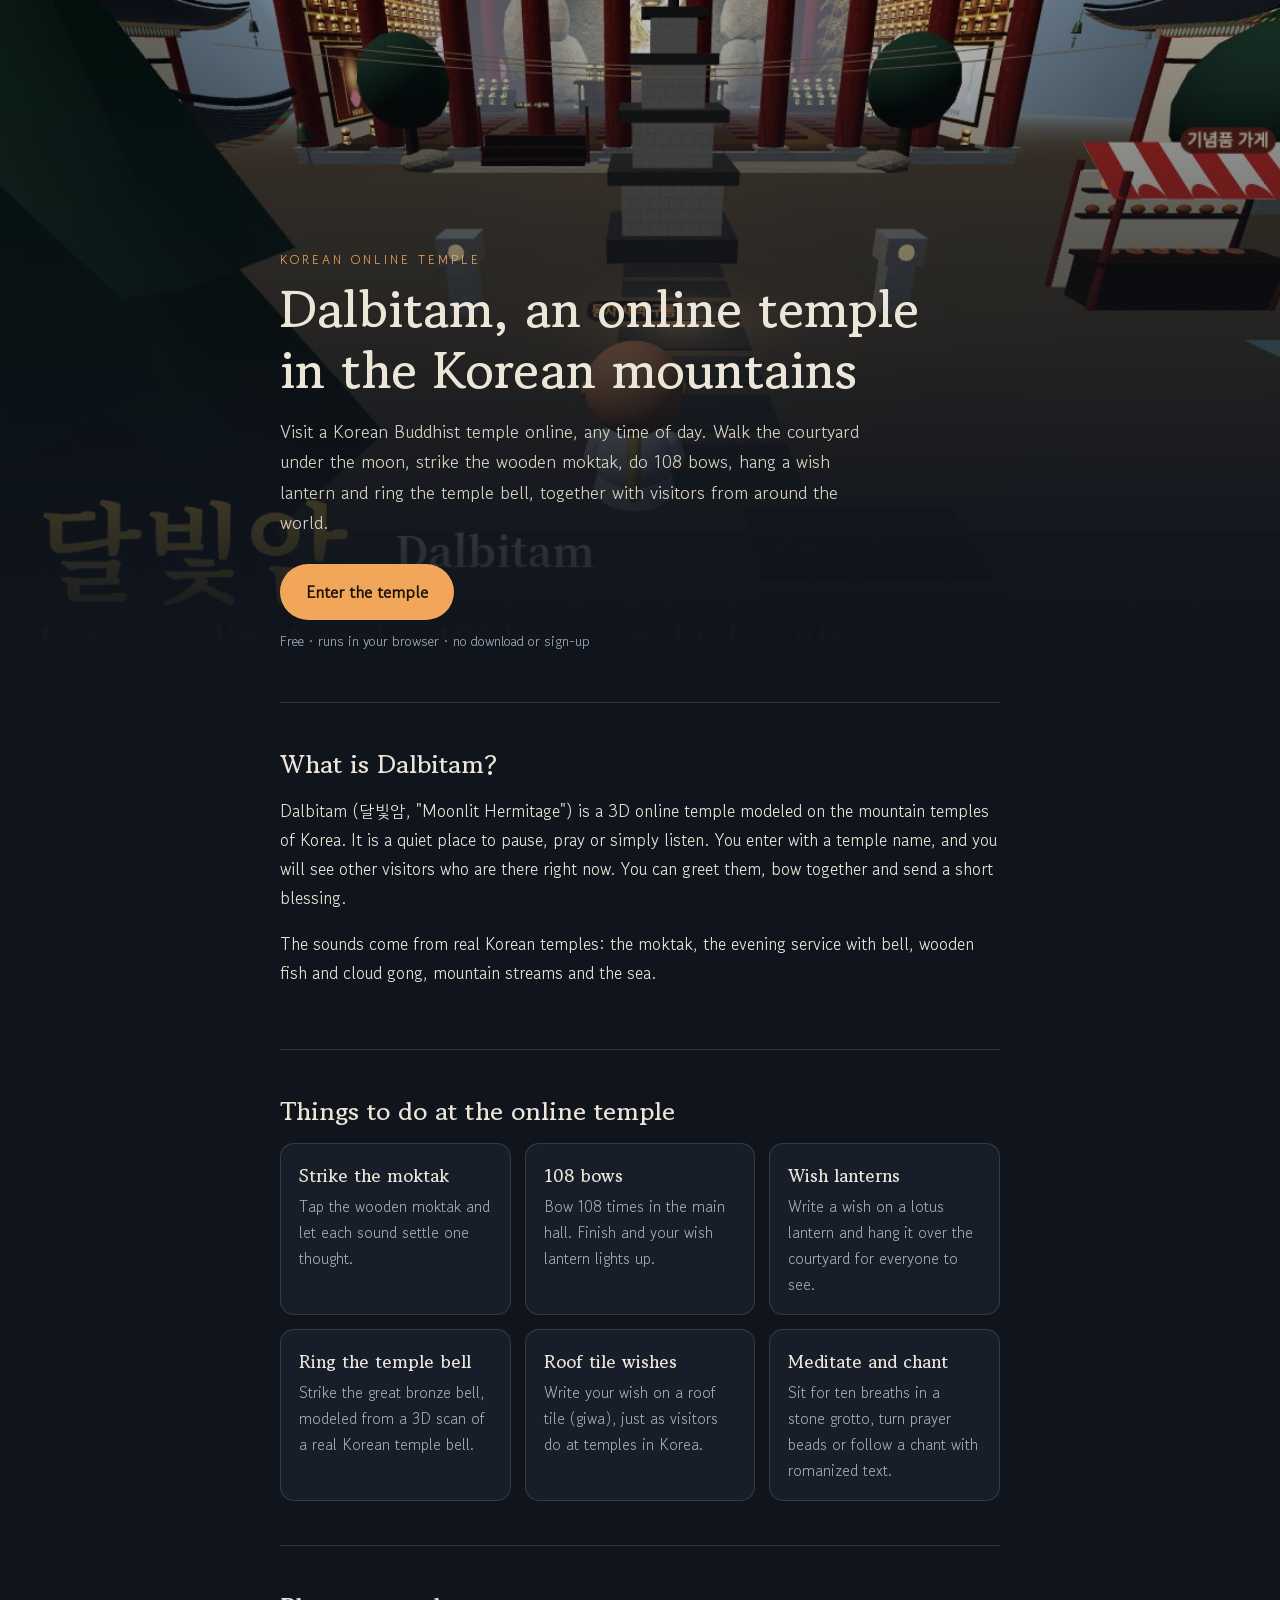
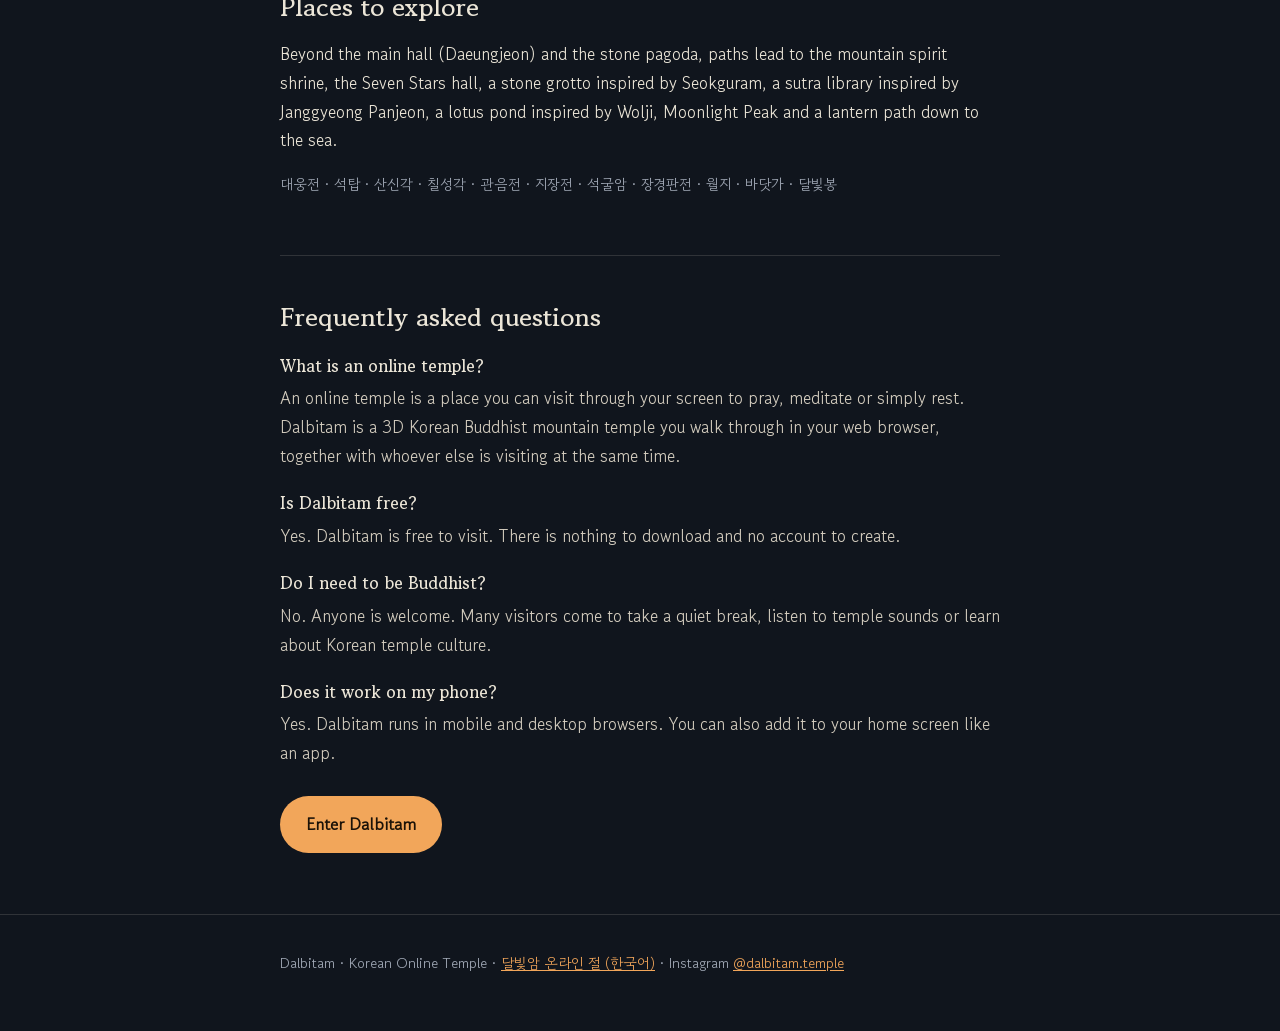
==== online-temple/index.html @ 24e2b860 "검색 노출: 영어 소개 페이지(/online-temple/), 구조화 데이터, hreflang, 사이트맵 추가 Co-Authored-By: Claude Opus 5.5 <norep" ====
<!doctype html>
<html lang="en">
<head>
<meta charset="utf-8">
<meta name="viewport" content="width=device-width,initial-scale=1,viewport-fit=cover">
<title>Online Temple · Visit a Korean Buddhist Temple Online | Dalbitam</title>
<meta name="description" content="Dalbitam is a free online temple: walk a 3D Korean Buddhist mountain temple in your browser, strike the moktak, do 108 bows, hang a wish lantern and ring the temple bell with people around the world. No download, no sign-up.">
<link rel="canonical" href="https://dalbitam.vercel.app/online-temple/">
<link rel="alternate" hreflang="en" href="https://dalbitam.vercel.app/online-temple/">
<link rel="alternate" hreflang="ko" href="https://dalbitam.vercel.app/">
<link rel="alternate" hreflang="x-default" href="https://dalbitam.vercel.app/online-temple/">
<meta property="og:type" content="website">
<meta property="og:url" content="https://dalbitam.vercel.app/online-temple/">
<meta property="og:title" content="Dalbitam · Korean Online Temple">
<meta property="og:description" content="Walk a Korean Buddhist mountain temple online. Strike the moktak, do 108 bows, hang a wish lantern. Free, in your browser.">
<meta property="og:image" content="https://dalbitam.vercel.app/og.jpg">
<meta name="twitter:card" content="summary_large_image">
<link rel="icon" href="/icon-192.png">
<link rel="apple-touch-icon" href="/apple-touch-icon.png">
<meta name="theme-color" content="#121a28">
<link rel="stylesheet" href="https://fonts.googleapis.com/css2?family=Gowun+Batang:wght@400;700&family=Gowun+Dodum&display=swap">
<script type="application/ld+json">
{
  "@context": "https://schema.org",
  "@graph": [
    {
      "@type": "WebSite",
      "@id": "https://dalbitam.vercel.app/#website",
      "url": "https://dalbitam.vercel.app/",
      "name": "Dalbitam",
      "alternateName": ["달빛암", "Dalbitam Online Temple", "Korean Online Temple"],
      "inLanguage": ["ko", "en"]
    },
    {
      "@type": "WebApplication",
      "name": "Dalbitam · Korean Online Temple",
      "url": "https://dalbitam.vercel.app/?lang=en",
      "applicationCategory": "LifestyleApplication",
      "operatingSystem": "Any (web browser)",
      "browserRequirements": "Requires a browser with WebGL",
      "offers": { "@type": "Offer", "price": "0", "priceCurrency": "USD" },
      "image": "https://dalbitam.vercel.app/og.jpg",
      "description": "A free 3D online temple modeled on a Korean Buddhist mountain temple. Strike the moktak, do 108 bows, hang wish lanterns and ring the temple bell together with visitors from around the world."
    },
    {
      "@type": "FAQPage",
      "mainEntity": [
        { "@type": "Question", "name": "What is an online temple?", "acceptedAnswer": { "@type": "Answer", "text": "An online temple is a place you can visit through your screen to pray, meditate or simply rest. Dalbitam is a 3D Korean Buddhist mountain temple you walk through in your web browser, together with whoever else is visiting at the same time." } },
        { "@type": "Question", "name": "Is Dalbitam free?", "acceptedAnswer": { "@type": "Answer", "text": "Yes. Dalbitam is free to visit. There is nothing to download and no account to create." } },
        { "@type": "Question", "name": "Do I need to be Buddhist?", "acceptedAnswer": { "@type": "Answer", "text": "No. Anyone is welcome. Many visitors come to take a quiet break, listen to temple sounds or learn about Korean temple culture." } },
        { "@type": "Question", "name": "Does it work on my phone?", "acceptedAnswer": { "@type": "Answer", "text": "Yes. Dalbitam runs in mobile and desktop browsers. You can also add it to your home screen like an app." } }
      ]
    }
  ]
}
</script>
<style>
:root{--night:#10151d;--card:#171e2a;--line:rgba(236,230,216,.14);--ink:#ece6d8;--mute:#a3abb8;--lantern:#f2a65a;--jade:#3f8f7d;--display:"Gowun Batang",Georgia,serif;--body:"Gowun Dodum",system-ui,sans-serif;color-scheme:dark}
*{box-sizing:border-box}
body{margin:0;background:var(--night);color:var(--ink);font-family:var(--body);line-height:1.7;font-size:17px}
a{color:var(--lantern)}
.wrap{max-width:760px;margin:0 auto;padding:0 20px}
header.hero{position:relative;min-height:78vh;display:flex;align-items:flex-end;background:linear-gradient(180deg,rgba(16,21,29,.15),var(--night) 92%),url(/og.jpg) center/cover no-repeat}
.hero .wrap{padding-bottom:48px}
.eyebrow{letter-spacing:.24em;font-size:.78rem;color:var(--lantern);margin:0 0 8px}
h1{font-family:var(--display);font-size:clamp(2.1rem,6vw,3.2rem);line-height:1.2;margin:0 0 14px;font-weight:700;text-wrap:balance}
.lead{font-size:1.12rem;color:#d9d2c3;max-width:34em;margin:0 0 26px}
.cta{display:inline-block;background:var(--lantern);color:#1b1208;text-decoration:none;font-weight:700;padding:14px 26px;border-radius:999px;font-size:1.05rem}
.cta:hover{filter:brightness(1.08)}
.sub{display:block;margin-top:10px;font-size:.88rem;color:var(--mute)}
section{padding:44px 0;border-top:1px solid var(--line)}
h2{font-family:var(--display);font-size:1.6rem;margin:0 0 16px;line-height:1.3}
h3{font-family:var(--display);font-size:1.12rem;margin:0 0 4px}
.grid{display:grid;grid-template-columns:repeat(auto-fit,minmax(210px,1fr));gap:14px}
.item{background:var(--card);border:1px solid var(--line);border-radius:14px;padding:16px 18px}
.item p{margin:0;color:var(--mute);font-size:.95rem}
.ko{color:var(--mute);font-size:.9rem}
dl dt{font-family:var(--display);font-weight:700;margin-top:18px}
dl dd{margin:4px 0 0;color:#d4cdbf}
footer{padding:36px 0 56px;border-top:1px solid var(--line);color:var(--mute);font-size:.9rem}
</style>
</head>
<body>
<header class="hero">
  <div class="wrap">
    <p class="eyebrow">KOREAN ONLINE TEMPLE</p>
    <h1>Dalbitam, an online temple in the Korean mountains</h1>
    <p class="lead">Visit a Korean Buddhist temple online, any time of day. Walk the courtyard under the moon, strike the wooden moktak, do 108 bows, hang a wish lantern and ring the temple bell, together with visitors from around the world.</p>
    <a class="cta" href="/?lang=en">Enter the temple</a>
    <span class="sub">Free · runs in your browser · no download or sign-up</span>
  </div>
</header>

<main class="wrap">
  <section>
    <h2>What is Dalbitam?</h2>
    <p>Dalbitam (달빛암, "Moonlit Hermitage") is a 3D online temple modeled on the mountain temples of Korea. It is a quiet place to pause, pray or simply listen. You enter with a temple name, and you will see other visitors who are there right now. You can greet them, bow together and send a short blessing.</p>
    <p>The sounds come from real Korean temples: the moktak, the evening service with bell, wooden fish and cloud gong, mountain streams and the sea.</p>
  </section>

  <section>
    <h2>Things to do at the online temple</h2>
    <div class="grid">
      <div class="item"><h3>Strike the moktak</h3><p>Tap the wooden moktak and let each sound settle one thought.</p></div>
      <div class="item"><h3>108 bows</h3><p>Bow 108 times in the main hall. Finish and your wish lantern lights up.</p></div>
      <div class="item"><h3>Wish lanterns</h3><p>Write a wish on a lotus lantern and hang it over the courtyard for everyone to see.</p></div>
      <div class="item"><h3>Ring the temple bell</h3><p>Strike the great bronze bell, modeled from a 3D scan of a real Korean temple bell.</p></div>
      <div class="item"><h3>Roof tile wishes</h3><p>Write your wish on a roof tile (giwa), just as visitors do at temples in Korea.</p></div>
      <div class="item"><h3>Meditate and chant</h3><p>Sit for ten breaths in a stone grotto, turn prayer beads or follow a chant with romanized text.</p></div>
    </div>
  </section>

  <section>
    <h2>Places to explore</h2>
    <p>Beyond the main hall (Daeungjeon) and the stone pagoda, paths lead to the mountain spirit shrine, the Seven Stars hall, a stone grotto inspired by Seokguram, a sutra library inspired by Janggyeong Panjeon, a lotus pond inspired by Wolji, Moonlight Peak and a lantern path down to the sea.</p>
    <p class="ko">대웅전 · 석탑 · 산신각 · 칠성각 · 관음전 · 지장전 · 석굴암 · 장경판전 · 월지 · 바닷가 · 달빛봉</p>
  </section>

  <section>
    <h2>Frequently asked questions</h2>
    <dl>
      <dt>What is an online temple?</dt>
      <dd>An online temple is a place you can visit through your screen to pray, meditate or simply rest. Dalbitam is a 3D Korean Buddhist mountain temple you walk through in your web browser, together with whoever else is visiting at the same time.</dd>
      <dt>Is Dalbitam free?</dt>
      <dd>Yes. Dalbitam is free to visit. There is nothing to download and no account to create.</dd>
      <dt>Do I need to be Buddhist?</dt>
      <dd>No. Anyone is welcome. Many visitors come to take a quiet break, listen to temple sounds or learn about Korean temple culture.</dd>
      <dt>Does it work on my phone?</dt>
      <dd>Yes. Dalbitam runs in mobile and desktop browsers. You can also add it to your home screen like an app.</dd>
    </dl>
    <p style="margin-top:28px"><a class="cta" href="/?lang=en">Enter Dalbitam</a></p>
  </section>
</main>

<footer>
  <div class="wrap">
    Dalbitam · Korean Online Temple · <a href="/">달빛암 온라인 절 (한국어)</a> · Instagram <a href="https://www.instagram.com/dalbitam.temple/" rel="me">@dalbitam.temple</a>
  </div>
</footer>
</body>
</html>
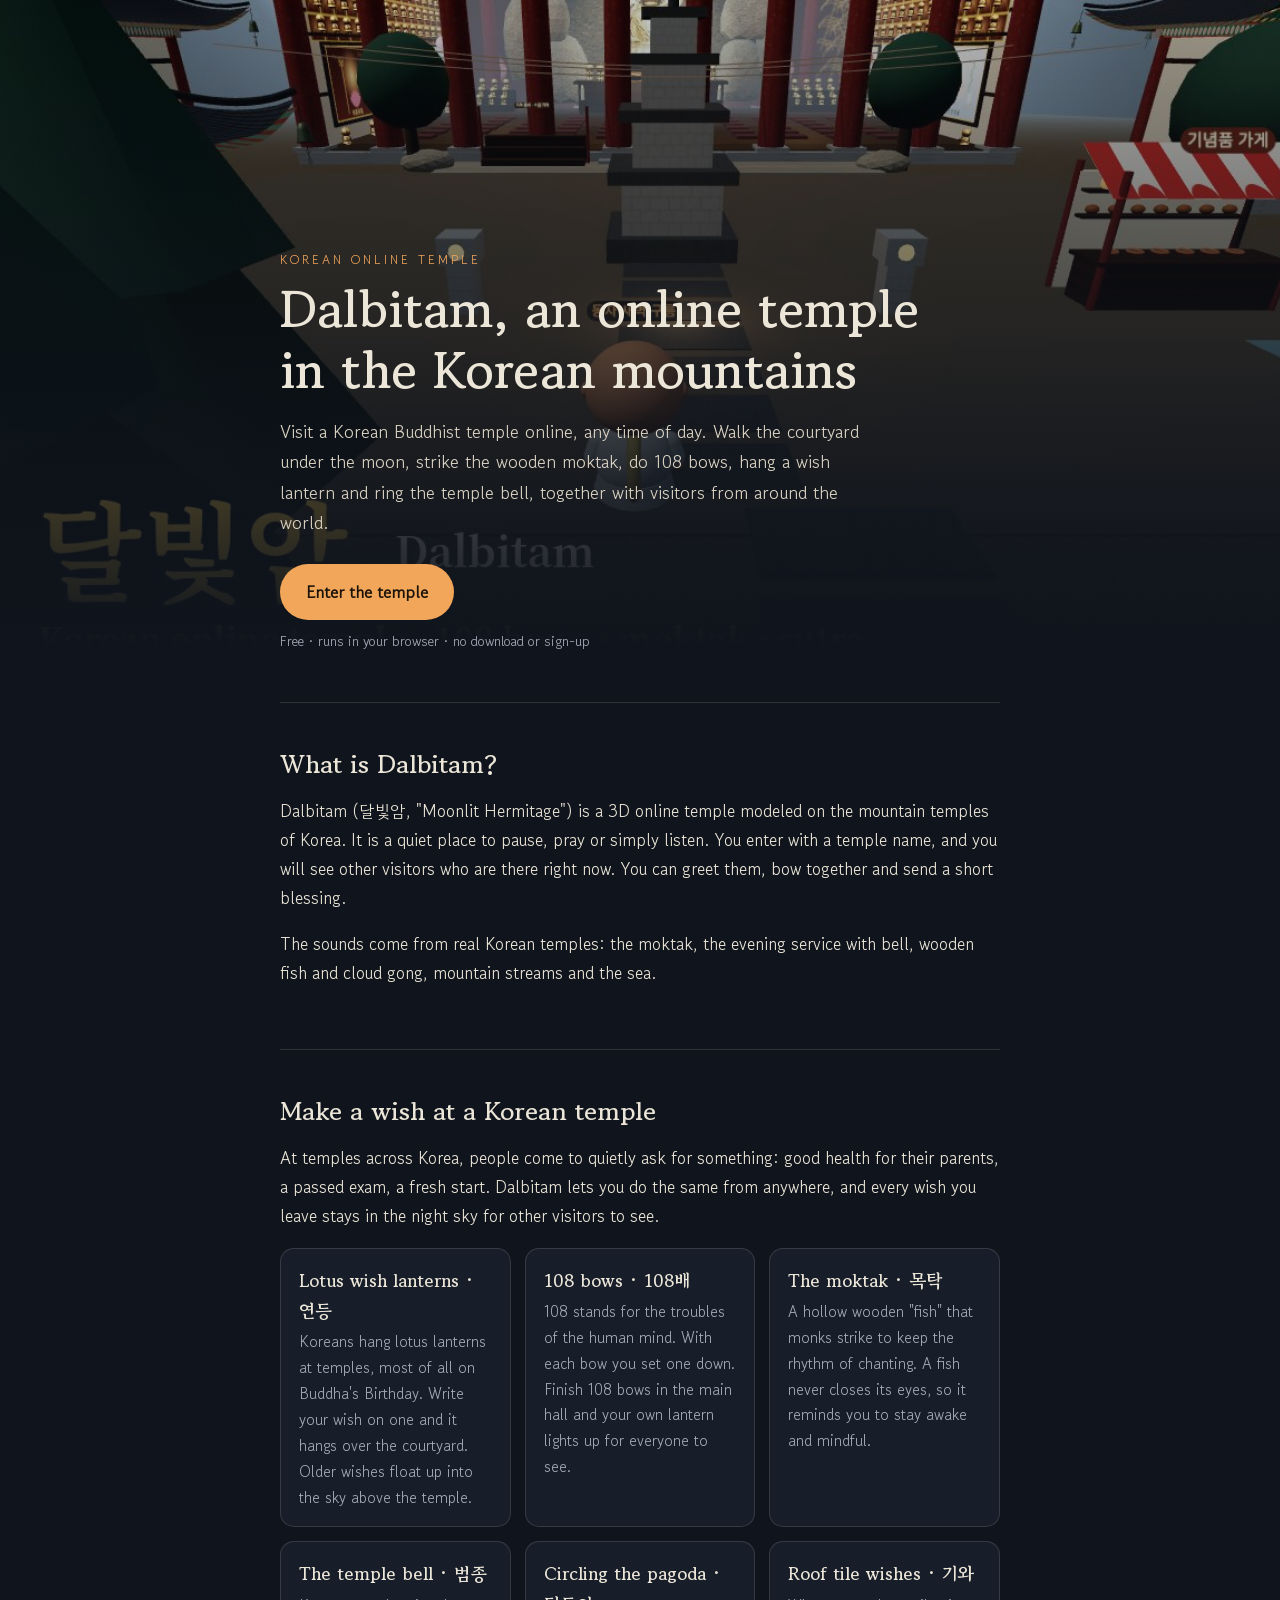
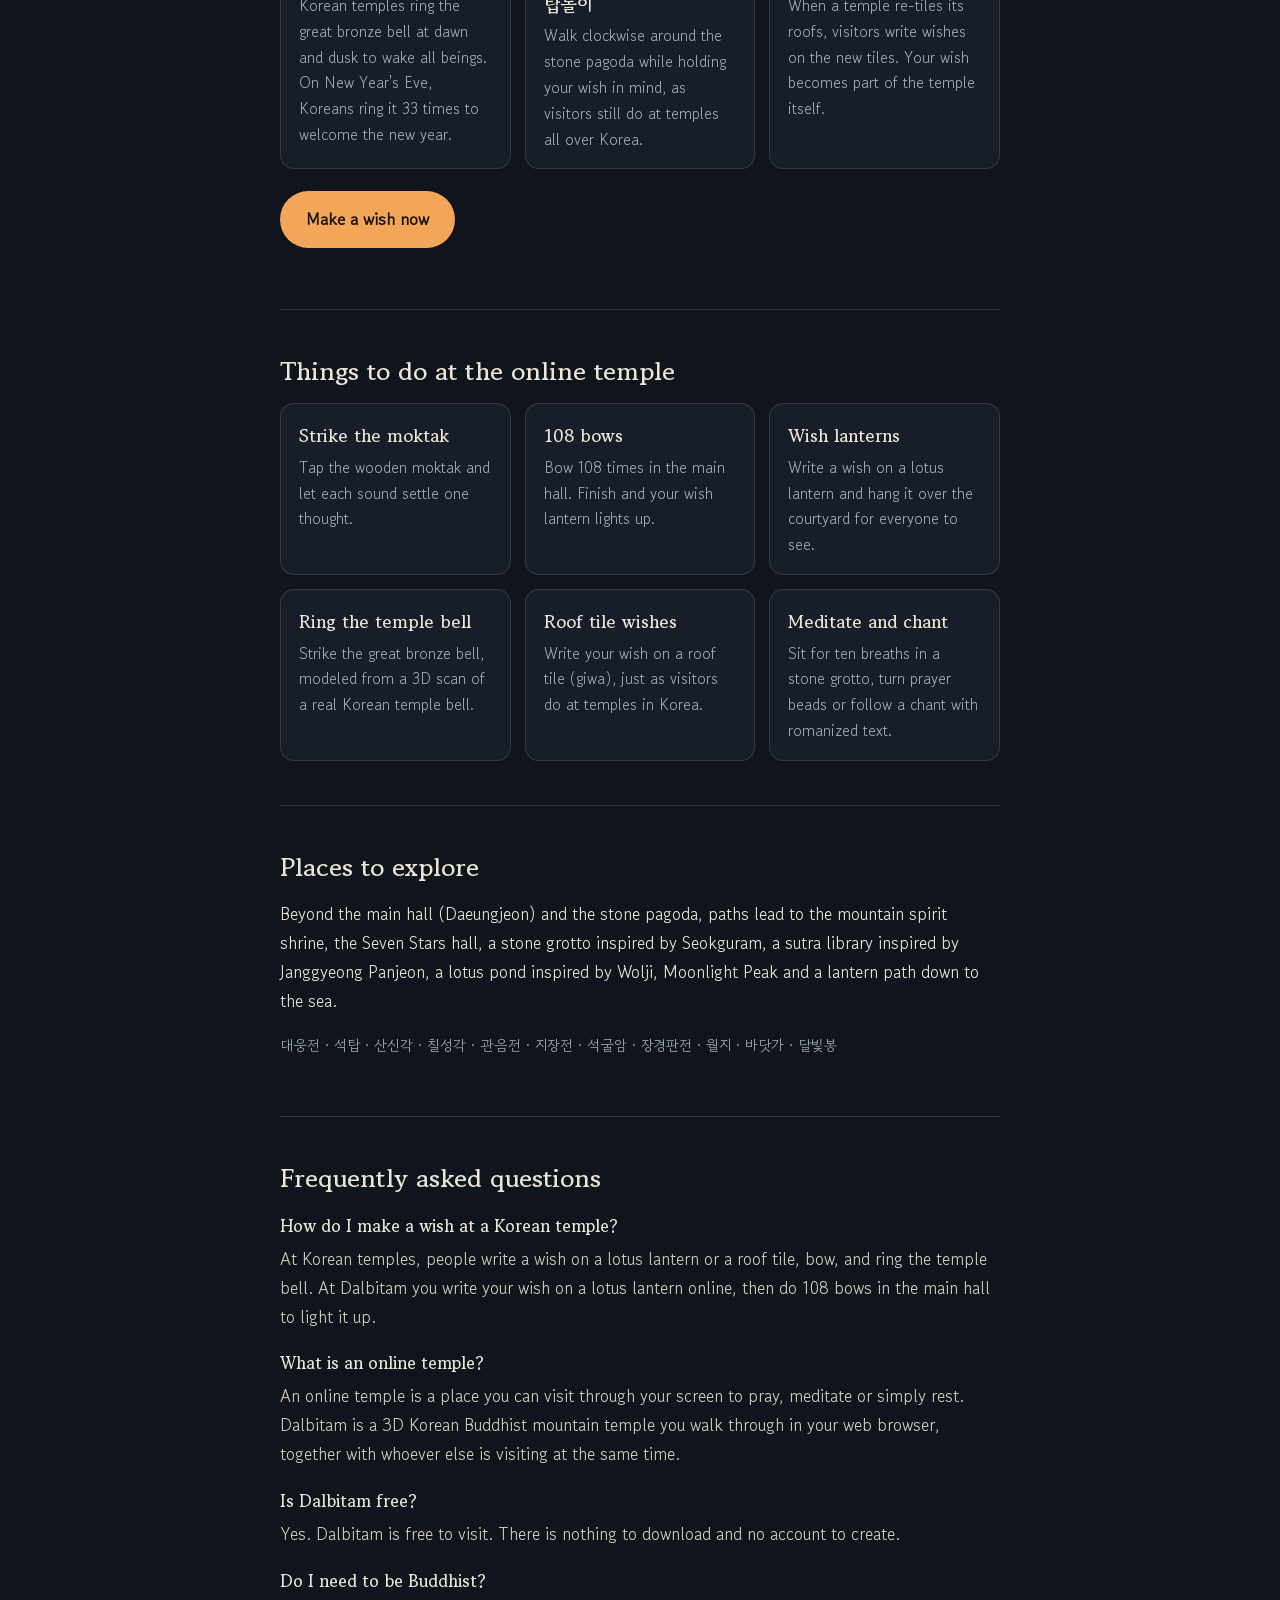
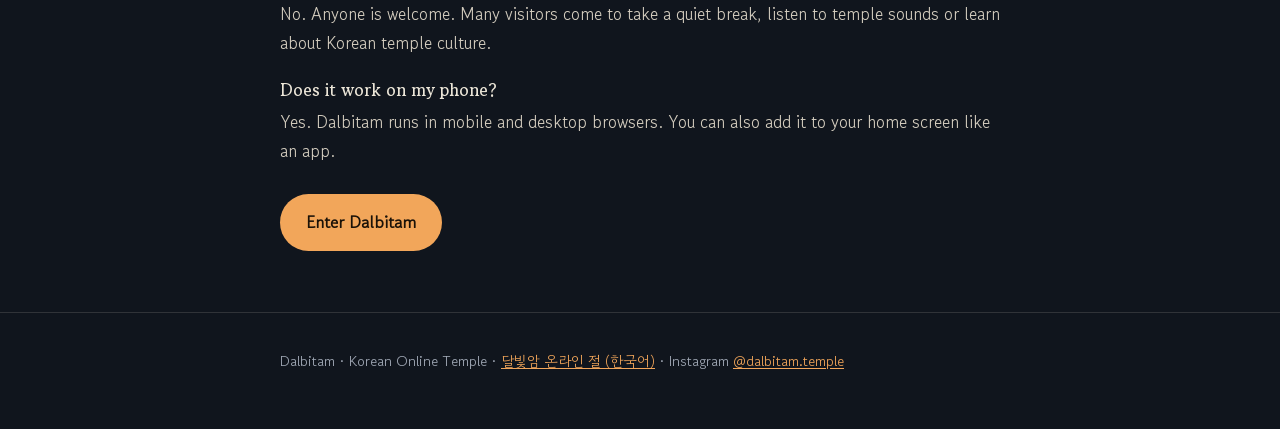
==== commit 421dd2fd: "하늘 연등·카운터 연출, 외국인 문화 설명, 연말 행사 배너·일정·캘린더 Co-Authored-By: Claude Opus 5.5 <noreply@anthropic.com> Cla" ====
--- a/online-temple/index.html
+++ b/online-temple/index.html
@@ -3,8 +3,8 @@
 <head>
 <meta charset="utf-8">
 <meta name="viewport" content="width=device-width,initial-scale=1,viewport-fit=cover">
-<title>Online Temple · Visit a Korean Buddhist Temple Online | Dalbitam</title>
-<meta name="description" content="Dalbitam is a free online temple: walk a 3D Korean Buddhist mountain temple in your browser, strike the moktak, do 108 bows, hang a wish lantern and ring the temple bell with people around the world. No download, no sign-up.">
+<title>Online Temple · Make a Wish at a Korean Temple | Dalbitam</title>
+<meta name="description" content="Make a wish at a Korean temple online. Dalbitam is a free 3D Korean Buddhist mountain temple: hang a lotus wish lantern, do 108 bows, strike the moktak and ring the temple bell with people around the world. No download, no sign-up.">
 <link rel="canonical" href="https://dalbitam.vercel.app/online-temple/">
 <link rel="alternate" hreflang="en" href="https://dalbitam.vercel.app/online-temple/">
 <link rel="alternate" hreflang="ko" href="https://dalbitam.vercel.app/">
@@ -45,6 +45,7 @@
     {
       "@type": "FAQPage",
       "mainEntity": [
+        { "@type": "Question", "name": "How do I make a wish at a Korean temple?", "acceptedAnswer": { "@type": "Answer", "text": "At Korean temples, people write a wish on a lotus lantern or a roof tile, bow, and ring the temple bell. At Dalbitam you can write your wish on a lotus lantern online, then do 108 bows in the main hall to light it up." } },
         { "@type": "Question", "name": "What is an online temple?", "acceptedAnswer": { "@type": "Answer", "text": "An online temple is a place you can visit through your screen to pray, meditate or simply rest. Dalbitam is a 3D Korean Buddhist mountain temple you walk through in your web browser, together with whoever else is visiting at the same time." } },
         { "@type": "Question", "name": "Is Dalbitam free?", "acceptedAnswer": { "@type": "Answer", "text": "Yes. Dalbitam is free to visit. There is nothing to download and no account to create." } },
         { "@type": "Question", "name": "Do I need to be Buddhist?", "acceptedAnswer": { "@type": "Answer", "text": "No. Anyone is welcome. Many visitors come to take a quiet break, listen to temple sounds or learn about Korean temple culture." } },
@@ -98,6 +99,20 @@
     <p>The sounds come from real Korean temples: the moktak, the evening service with bell, wooden fish and cloud gong, mountain streams and the sea.</p>
   </section>
 
+  <section id="make-a-wish">
+    <h2>Make a wish at a Korean temple</h2>
+    <p>At temples across Korea, people come to quietly ask for something: good health for their parents, a passed exam, a fresh start. Dalbitam lets you do the same from anywhere, and every wish you leave stays in the night sky for other visitors to see.</p>
+    <div class="grid">
+      <div class="item"><h3>Lotus wish lanterns · 연등</h3><p>Koreans hang lotus lanterns at temples, most of all on Buddha's Birthday. Write your wish on one and it hangs over the courtyard. Older wishes float up into the sky above the temple.</p></div>
+      <div class="item"><h3>108 bows · 108배</h3><p>108 stands for the troubles of the human mind. With each bow you set one down. Finish 108 bows in the main hall and your own lantern lights up for everyone to see.</p></div>
+      <div class="item"><h3>The moktak · 목탁</h3><p>A hollow wooden "fish" that monks strike to keep the rhythm of chanting. A fish never closes its eyes, so it reminds you to stay awake and mindful.</p></div>
+      <div class="item"><h3>The temple bell · 범종</h3><p>Korean temples ring the great bronze bell at dawn and dusk to wake all beings. On New Year's Eve, Koreans ring it 33 times to welcome the new year.</p></div>
+      <div class="item"><h3>Circling the pagoda · 탑돌이</h3><p>Walk clockwise around the stone pagoda while holding your wish in mind, as visitors still do at temples all over Korea.</p></div>
+      <div class="item"><h3>Roof tile wishes · 기와</h3><p>When a temple re-tiles its roofs, visitors write wishes on the new tiles. Your wish becomes part of the temple itself.</p></div>
+    </div>
+    <p style="margin-top:22px"><a class="cta" href="/?lang=en">Make a wish now</a></p>
+  </section>
+
   <section>
     <h2>Things to do at the online temple</h2>
     <div class="grid">
@@ -119,6 +134,8 @@
   <section>
     <h2>Frequently asked questions</h2>
     <dl>
+      <dt>How do I make a wish at a Korean temple?</dt>
+      <dd>At Korean temples, people write a wish on a lotus lantern or a roof tile, bow, and ring the temple bell. At Dalbitam you write your wish on a lotus lantern online, then do 108 bows in the main hall to light it up.</dd>
       <dt>What is an online temple?</dt>
       <dd>An online temple is a place you can visit through your screen to pray, meditate or simply rest. Dalbitam is a 3D Korean Buddhist mountain temple you walk through in your web browser, together with whoever else is visiting at the same time.</dd>
       <dt>Is Dalbitam free?</dt>
